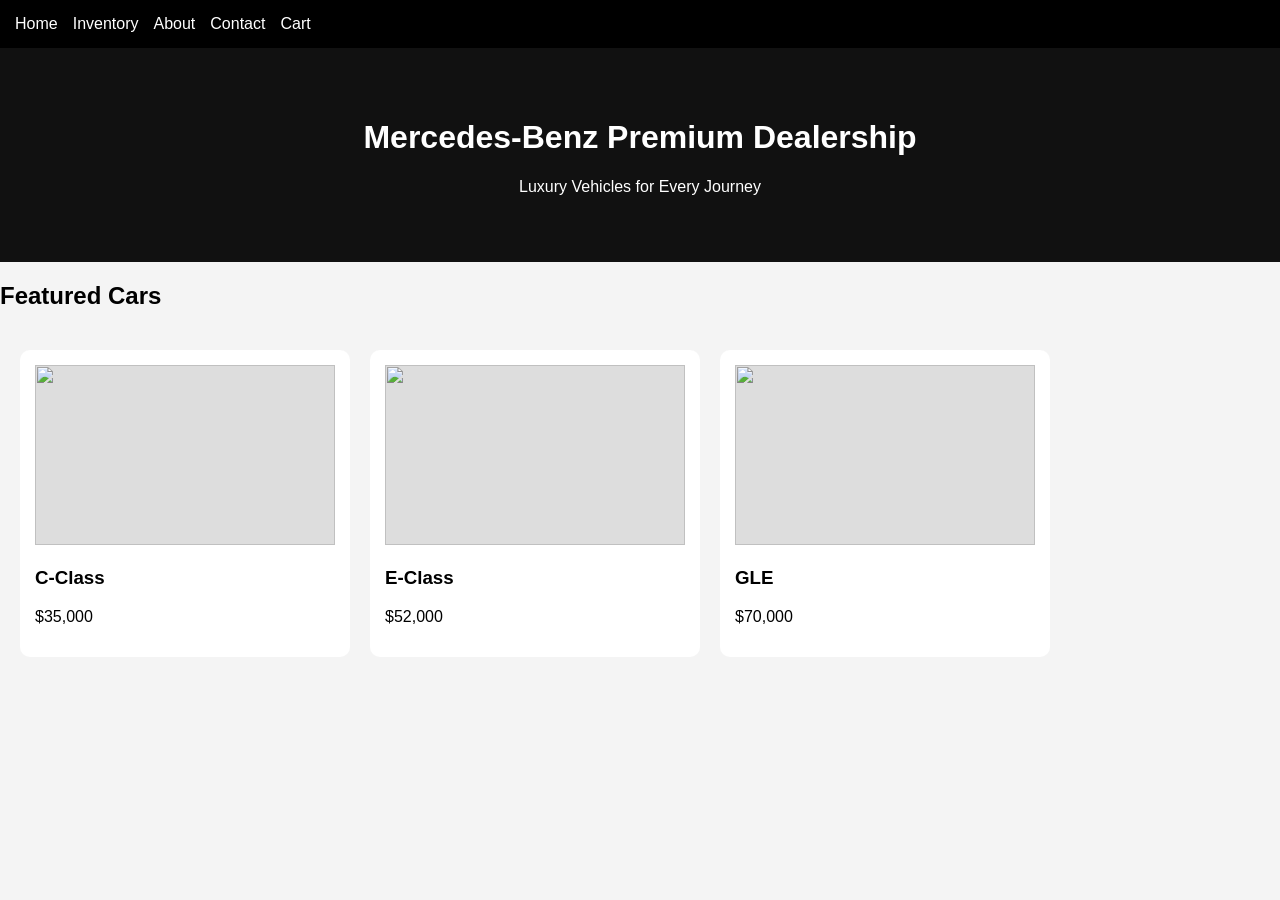
==== index.html @ e77ebc86 "Add files via upload" ====
<!DOCTYPE html><html><head><title>Mercedes Dealership</title><link rel='stylesheet' href='style.css'></head><body>
<nav><a href='index.html'>Home</a><a href='inventory.html'>Inventory</a><a href='about.html'>About</a><a href='contact.html'>Contact</a><a href='cart.html'>Cart</a></nav>
<header><h1>Mercedes-Benz Premium Dealership</h1><p>Luxury Vehicles for Every Journey</p></header>
<section><h2>Featured Cars</h2><div class='grid'>
<div class='card'><img src='images/car1.jpg'><h3>C-Class</h3><p>$35,000</p></div>
<div class='card'><img src='images/car2.jpg'><h3>E-Class</h3><p>$52,000</p></div>
<div class='card'><img src='images/car3.jpg'><h3>GLE</h3><p>$70,000</p></div>
</div></section></body></html>
---- style.css ----
body{font-family:Arial;margin:0;background:#f4f4f4}nav{background:#000;padding:15px}nav a{color:#fff;margin-right:15px;text-decoration:none}header{background:#111;color:#fff;padding:50px;text-align:center}.grid{display:flex;gap:20px;flex-wrap:wrap;padding:20px}.card{background:#fff;padding:15px;border-radius:10px;width:300px}.card img{width:100%;height:180px;background:#ddd}button{padding:10px 15px;background:#000;color:#fff;border:none}
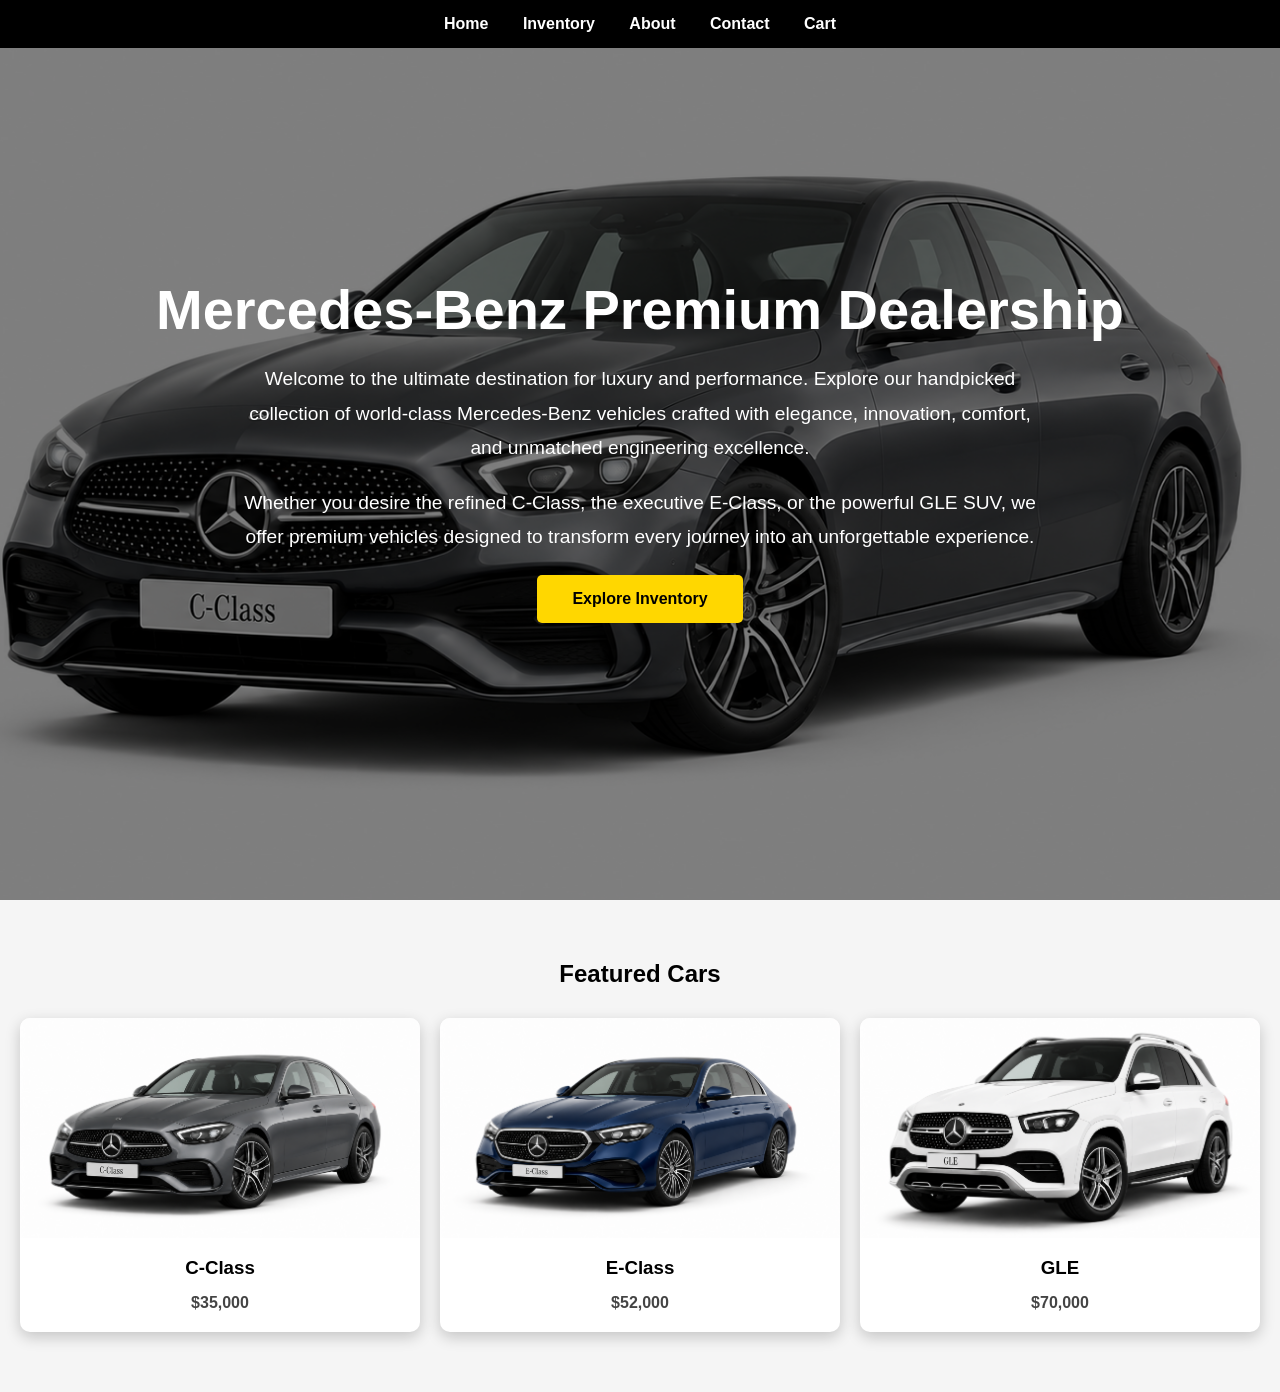
==== commit b446350b: "Update index.html" ====
--- a/index.html
+++ b/index.html
@@ -1,8 +1,220 @@
-<!DOCTYPE html><html><head><title>Mercedes Dealership</title><link rel='stylesheet' href='style.css'></head><body>
-<nav><a href='index.html'>Home</a><a href='inventory.html'>Inventory</a><a href='about.html'>About</a><a href='contact.html'>Contact</a><a href='cart.html'>Cart</a></nav>
-<header><h1>Mercedes-Benz Premium Dealership</h1><p>Luxury Vehicles for Every Journey</p></header>
-<section><h2>Featured Cars</h2><div class='grid'>
-<div class='card'><img src='images/car1.jpg'><h3>C-Class</h3><p>$35,000</p></div>
-<div class='card'><img src='images/car2.jpg'><h3>E-Class</h3><p>$52,000</p></div>
-<div class='card'><img src='images/car3.jpg'><h3>GLE</h3><p>$70,000</p></div>
-</div></section></body></html>+<!DOCTYPE html>
+<html lang="en">
+<head>
+<meta charset="UTF-8">
+<meta name="viewport" content="width=device-width, initial-scale=1.0">
+<title>Mercedes-Benz Premium Dealership</title>
+
+<style>
+*{
+    margin:0;
+    padding:0;
+    box-sizing:border-box;
+    font-family:Arial, sans-serif;
+}
+
+body{
+    background:#f5f5f5;
+}
+
+nav{
+    background:#000;
+    padding:15px;
+    text-align:center;
+    position:fixed;
+    width:100%;
+    top:0;
+    z-index:1000;
+}
+
+nav a{
+    color:white;
+    text-decoration:none;
+    margin:0 15px;
+    font-weight:bold;
+}
+
+nav a:hover{
+    color:gold;
+}
+
+.hero{
+    position:relative;
+    height:100vh;
+    overflow:hidden;
+}
+
+.slider{
+    position:absolute;
+    width:100%;
+    height:100%;
+}
+
+.slide{
+    position:absolute;
+    width:100%;
+    height:100%;
+    object-fit:cover;
+    opacity:0;
+    transition:opacity 1s ease-in-out;
+}
+
+.slide.active{
+    opacity:1;
+}
+
+.hero-content{
+    position:relative;
+    z-index:2;
+    height:100%;
+    background:rgba(0,0,0,0.5);
+    color:white;
+    display:flex;
+    flex-direction:column;
+    justify-content:center;
+    align-items:center;
+    text-align:center;
+    padding:20px;
+}
+
+.hero-content h1{
+    font-size:3.5rem;
+    margin-bottom:20px;
+}
+
+.hero-content p{
+    max-width:800px;
+    font-size:1.2rem;
+    line-height:1.8;
+    margin-bottom:20px;
+}
+
+.btn{
+    background:gold;
+    color:black;
+    padding:15px 35px;
+    text-decoration:none;
+    font-weight:bold;
+    border-radius:5px;
+}
+
+.btn:hover{
+    background:white;
+}
+
+section{
+    padding:60px 20px;
+    text-align:center;
+}
+
+.grid{
+    display:grid;
+    grid-template-columns:repeat(auto-fit,minmax(250px,1fr));
+    gap:20px;
+    margin-top:30px;
+}
+
+.card{
+    background:white;
+    border-radius:10px;
+    overflow:hidden;
+    box-shadow:0 5px 15px rgba(0,0,0,0.2);
+}
+
+.card img{
+    width:100%;
+    height:220px;
+    object-fit:cover;
+}
+
+.card h3{
+    margin:15px 0;
+}
+
+.card p{
+    color:#444;
+    margin-bottom:20px;
+    font-weight:bold;
+}
+</style>
+</head>
+
+<body>
+
+<nav>
+    <a href="index.html">Home</a>
+    <a href="inventory.html">Inventory</a>
+    <a href="about.html">About</a>
+    <a href="contact.html">Contact</a>
+    <a href="cart.html">Cart</a>
+</nav>
+
+<header class="hero">
+
+    <div class="slider">
+        <img src="images/car1.jpg" class="slide active">
+        <img src="images/car2.jpg" class="slide">
+        <img src="images/car3.jpg" class="slide">
+        <img src="images/car4.jpg" class="slide">
+    </div>
+
+    <div class="hero-content">
+        <h1>Mercedes-Benz Premium Dealership</h1>
+
+        <p>
+            Welcome to the ultimate destination for luxury and performance.
+            Explore our handpicked collection of world-class Mercedes-Benz
+            vehicles crafted with elegance, innovation, comfort, and unmatched
+            engineering excellence.
+        </p>
+
+        <p>
+            Whether you desire the refined C-Class, the executive E-Class,
+            or the powerful GLE SUV, we offer premium vehicles designed to
+            transform every journey into an unforgettable experience.
+        </p>
+
+        <a href="inventory.html" class="btn">Explore Inventory</a>
+    </div>
+
+</header>
+
+<section>
+    <h2>Featured Cars</h2>
+
+    <div class="grid">
+
+        <div class="card">
+            <img src="images/car1.jpg">
+            <h3>C-Class</h3>
+            <p>$35,000</p>
+        </div>
+
+        <div class="card">
+            <img src="images/car2.jpg">
+            <h3>E-Class</h3>
+            <p>$52,000</p>
+        </div>
+
+        <div class="card">
+            <img src="images/car3.jpg">
+            <h3>GLE</h3>
+            <p>$70,000</p>
+        </div>
+
+    </div>
+</section>
+
+<script>
+let slides = document.querySelectorAll('.slide');
+let current = 0;
+
+setInterval(() => {
+    slides[current].classList.remove('active');
+    current = (current + 1) % slides.length;
+    slides[current].classList.add('active');
+}, 3000);
+</script>
+
+</body>
+</html>
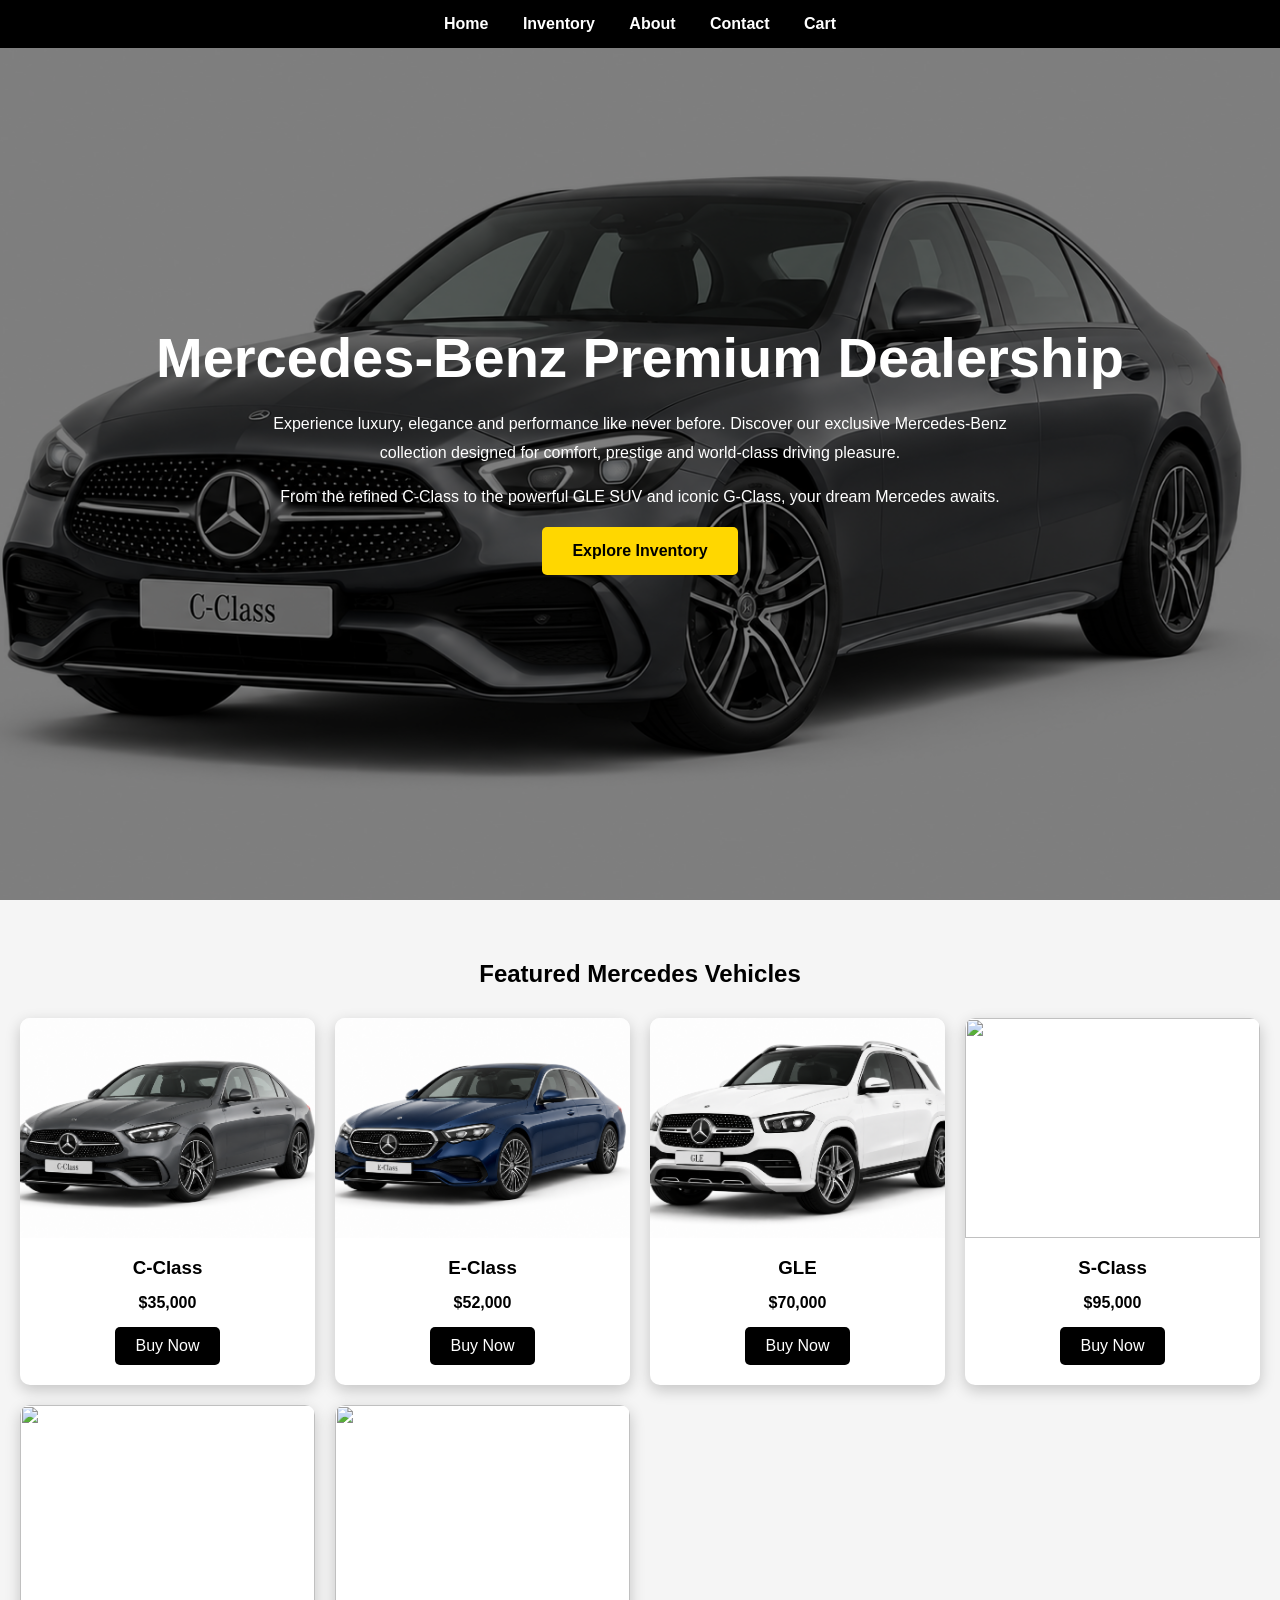
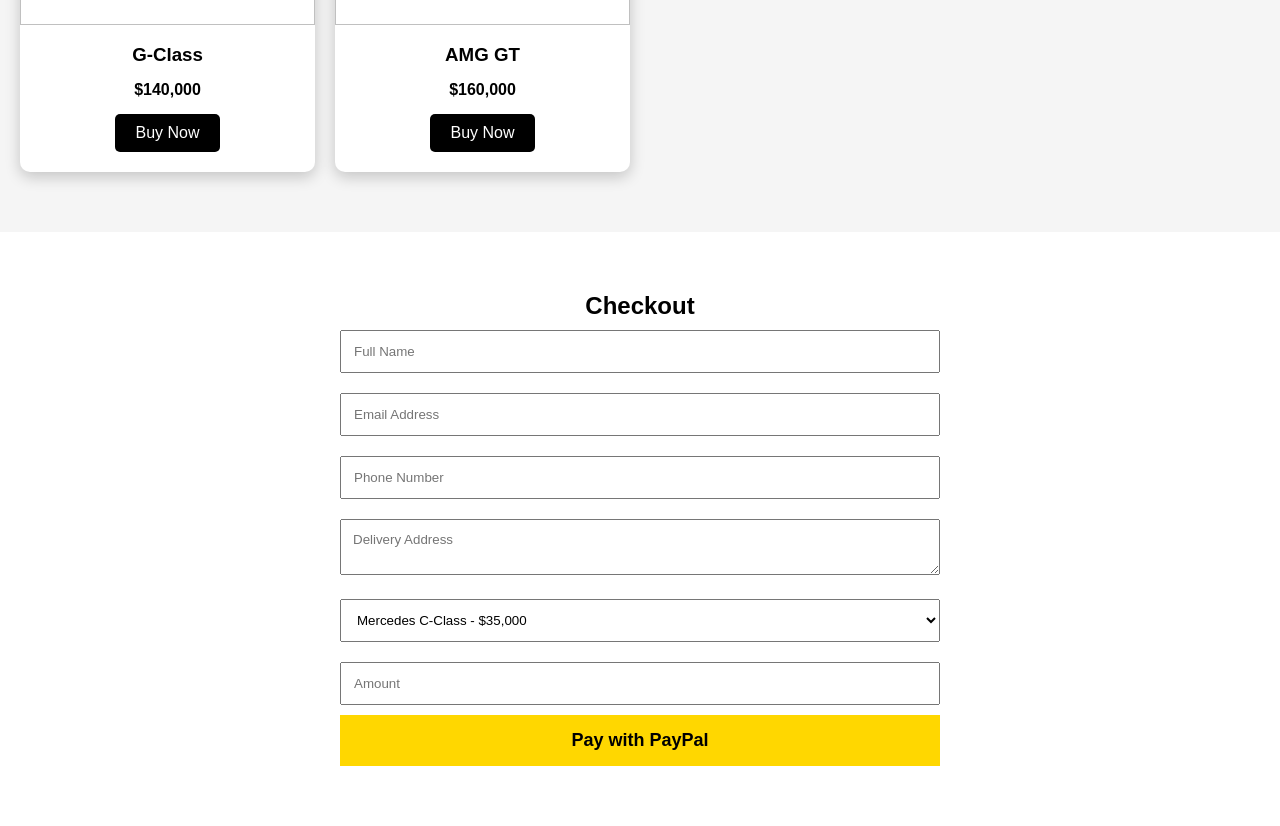
==== commit 94fcf204: "Update index.html" ====
--- a/index.html
+++ b/index.html
@@ -10,7 +10,7 @@
     margin:0;
     padding:0;
     box-sizing:border-box;
-    font-family:Arial, sans-serif;
+    font-family:Arial,sans-serif;
 }
 
 body{
@@ -28,7 +28,7 @@
 }
 
 nav a{
-    color:white;
+    color:#fff;
     text-decoration:none;
     margin:0 15px;
     font-weight:bold;
@@ -56,7 +56,7 @@
     height:100%;
     object-fit:cover;
     opacity:0;
-    transition:opacity 1s ease-in-out;
+    transition:1s;
 }
 
 .slide.active{
@@ -67,7 +67,7 @@
     position:relative;
     z-index:2;
     height:100%;
-    background:rgba(0,0,0,0.5);
+    background:rgba(0,0,0,.5);
     color:white;
     display:flex;
     flex-direction:column;
@@ -84,22 +84,17 @@
 
 .hero-content p{
     max-width:800px;
-    font-size:1.2rem;
     line-height:1.8;
-    margin-bottom:20px;
+    margin-bottom:15px;
 }
 
 .btn{
     background:gold;
     color:black;
-    padding:15px 35px;
+    padding:15px 30px;
     text-decoration:none;
+    border-radius:5px;
     font-weight:bold;
-    border-radius:5px;
-}
-
-.btn:hover{
-    background:white;
 }
 
 section{
@@ -118,7 +113,7 @@
     background:white;
     border-radius:10px;
     overflow:hidden;
-    box-shadow:0 5px 15px rgba(0,0,0,0.2);
+    box-shadow:0 5px 15px rgba(0,0,0,.2);
 }
 
 .card img{
@@ -132,9 +127,44 @@
 }
 
 .card p{
-    color:#444;
+    margin-bottom:15px;
+    font-weight:bold;
+}
+
+.buy-btn{
+    display:inline-block;
+    background:black;
+    color:white;
+    padding:10px 20px;
+    text-decoration:none;
+    border-radius:5px;
     margin-bottom:20px;
+}
+
+.checkout{
+    background:white;
+}
+
+form{
+    max-width:600px;
+    margin:auto;
+}
+
+input, textarea, select{
+    width:100%;
+    padding:12px;
+    margin:10px 0;
+}
+
+.pay-btn{
+    background:gold;
+    color:black;
+    border:none;
+    padding:15px;
+    width:100%;
+    font-size:18px;
     font-weight:bold;
+    cursor:pointer;
 }
 </style>
 </head>
@@ -142,45 +172,45 @@
 <body>
 
 <nav>
-    <a href="index.html">Home</a>
-    <a href="inventory.html">Inventory</a>
-    <a href="about.html">About</a>
-    <a href="contact.html">Contact</a>
-    <a href="cart.html">Cart</a>
+    <a href="#">Home</a>
+    <a href="#">Inventory</a>
+    <a href="#">About</a>
+    <a href="#">Contact</a>
+    <a href="#">Cart</a>
 </nav>
 
 <header class="hero">
 
-    <div class="slider">
-        <img src="images/car1.jpg" class="slide active">
-        <img src="images/car2.jpg" class="slide">
-        <img src="images/car3.jpg" class="slide">
-        <img src="images/car4.jpg" class="slide">
-    </div>
-
-    <div class="hero-content">
-        <h1>Mercedes-Benz Premium Dealership</h1>
-
-        <p>
-            Welcome to the ultimate destination for luxury and performance.
-            Explore our handpicked collection of world-class Mercedes-Benz
-            vehicles crafted with elegance, innovation, comfort, and unmatched
-            engineering excellence.
-        </p>
-
-        <p>
-            Whether you desire the refined C-Class, the executive E-Class,
-            or the powerful GLE SUV, we offer premium vehicles designed to
-            transform every journey into an unforgettable experience.
-        </p>
-
-        <a href="inventory.html" class="btn">Explore Inventory</a>
-    </div>
+<div class="slider">
+    <img src="images/car1.jpg" class="slide active">
+    <img src="images/car2.jpg" class="slide">
+    <img src="images/car3.jpg" class="slide">
+    <img src="images/car4.jpg" class="slide">
+    <img src="images/car5.jpg" class="slide">
+    <img src="images/car6.jpg" class="slide">
+</div>
+
+<div class="hero-content">
+    <h1>Mercedes-Benz Premium Dealership</h1>
+
+    <p>
+        Experience luxury, elegance and performance like never before.
+        Discover our exclusive Mercedes-Benz collection designed for
+        comfort, prestige and world-class driving pleasure.
+    </p>
+
+    <p>
+        From the refined C-Class to the powerful GLE SUV and iconic
+        G-Class, your dream Mercedes awaits.
+    </p>
+
+    <a href="#cars" class="btn">Explore Inventory</a>
+</div>
 
 </header>
 
-<section>
-    <h2>Featured Cars</h2>
+<section id="cars">
+    <h2>Featured Mercedes Vehicles</h2>
 
     <div class="grid">
 
@@ -188,32 +218,91 @@
             <img src="images/car1.jpg">
             <h3>C-Class</h3>
             <p>$35,000</p>
+            <a href="#checkout" class="buy-btn">Buy Now</a>
         </div>
 
         <div class="card">
             <img src="images/car2.jpg">
             <h3>E-Class</h3>
             <p>$52,000</p>
+            <a href="#checkout" class="buy-btn">Buy Now</a>
         </div>
 
         <div class="card">
             <img src="images/car3.jpg">
             <h3>GLE</h3>
             <p>$70,000</p>
+            <a href="#checkout" class="buy-btn">Buy Now</a>
+        </div>
+
+        <div class="card">
+            <img src="images/car4.jpg">
+            <h3>S-Class</h3>
+            <p>$95,000</p>
+            <a href="#checkout" class="buy-btn">Buy Now</a>
+        </div>
+
+        <div class="card">
+            <img src="images/car5.jpg">
+            <h3>G-Class</h3>
+            <p>$140,000</p>
+            <a href="#checkout" class="buy-btn">Buy Now</a>
+        </div>
+
+        <div class="card">
+            <img src="images/car6.jpg">
+            <h3>AMG GT</h3>
+            <p>$160,000</p>
+            <a href="#checkout" class="buy-btn">Buy Now</a>
         </div>
 
     </div>
 </section>
 
+<section id="checkout" class="checkout">
+    <h2>Checkout</h2>
+
+    <form action="https://www.paypal.com/cgi-bin/webscr" method="post">
+
+        <input type="hidden" name="cmd" value="_xclick">
+        <input type="hidden" name="business" value="ghereyoma@gmail.com">
+        <input type="hidden" name="currency_code" value="USD">
+
+        <input type="text" name="customer_name" placeholder="Full Name" required>
+
+        <input type="email" name="customer_email" placeholder="Email Address" required>
+
+        <input type="tel" name="phone" placeholder="Phone Number" required>
+
+        <textarea name="address" placeholder="Delivery Address"></textarea>
+
+        <select name="item_name">
+            <option>Mercedes C-Class - $35,000</option>
+            <option>Mercedes E-Class - $52,000</option>
+            <option>Mercedes GLE - $70,000</option>
+            <option>Mercedes S-Class - $95,000</option>
+            <option>Mercedes G-Class - $140,000</option>
+            <option>Mercedes AMG GT - $160,000</option>
+        </select>
+
+        <input type="number" name="amount" placeholder="Amount">
+
+        <button type="submit" class="pay-btn">
+            Pay with PayPal
+        </button>
+
+    </form>
+</section>
+
 <script>
-let slides = document.querySelectorAll('.slide');
-let current = 0;
-
-setInterval(() => {
-    slides[current].classList.remove('active');
-    current = (current + 1) % slides.length;
-    slides[current].classList.add('active');
-}, 3000);
+let slides=document.querySelectorAll('.slide');
+let current=0;
+
+setInterval(()=>{
+slides[current].classList.remove('active');
+current=(current+1)%slides.length;
+slides[current].classList.add('active');
+},3000);
 </script>
 
 </body>
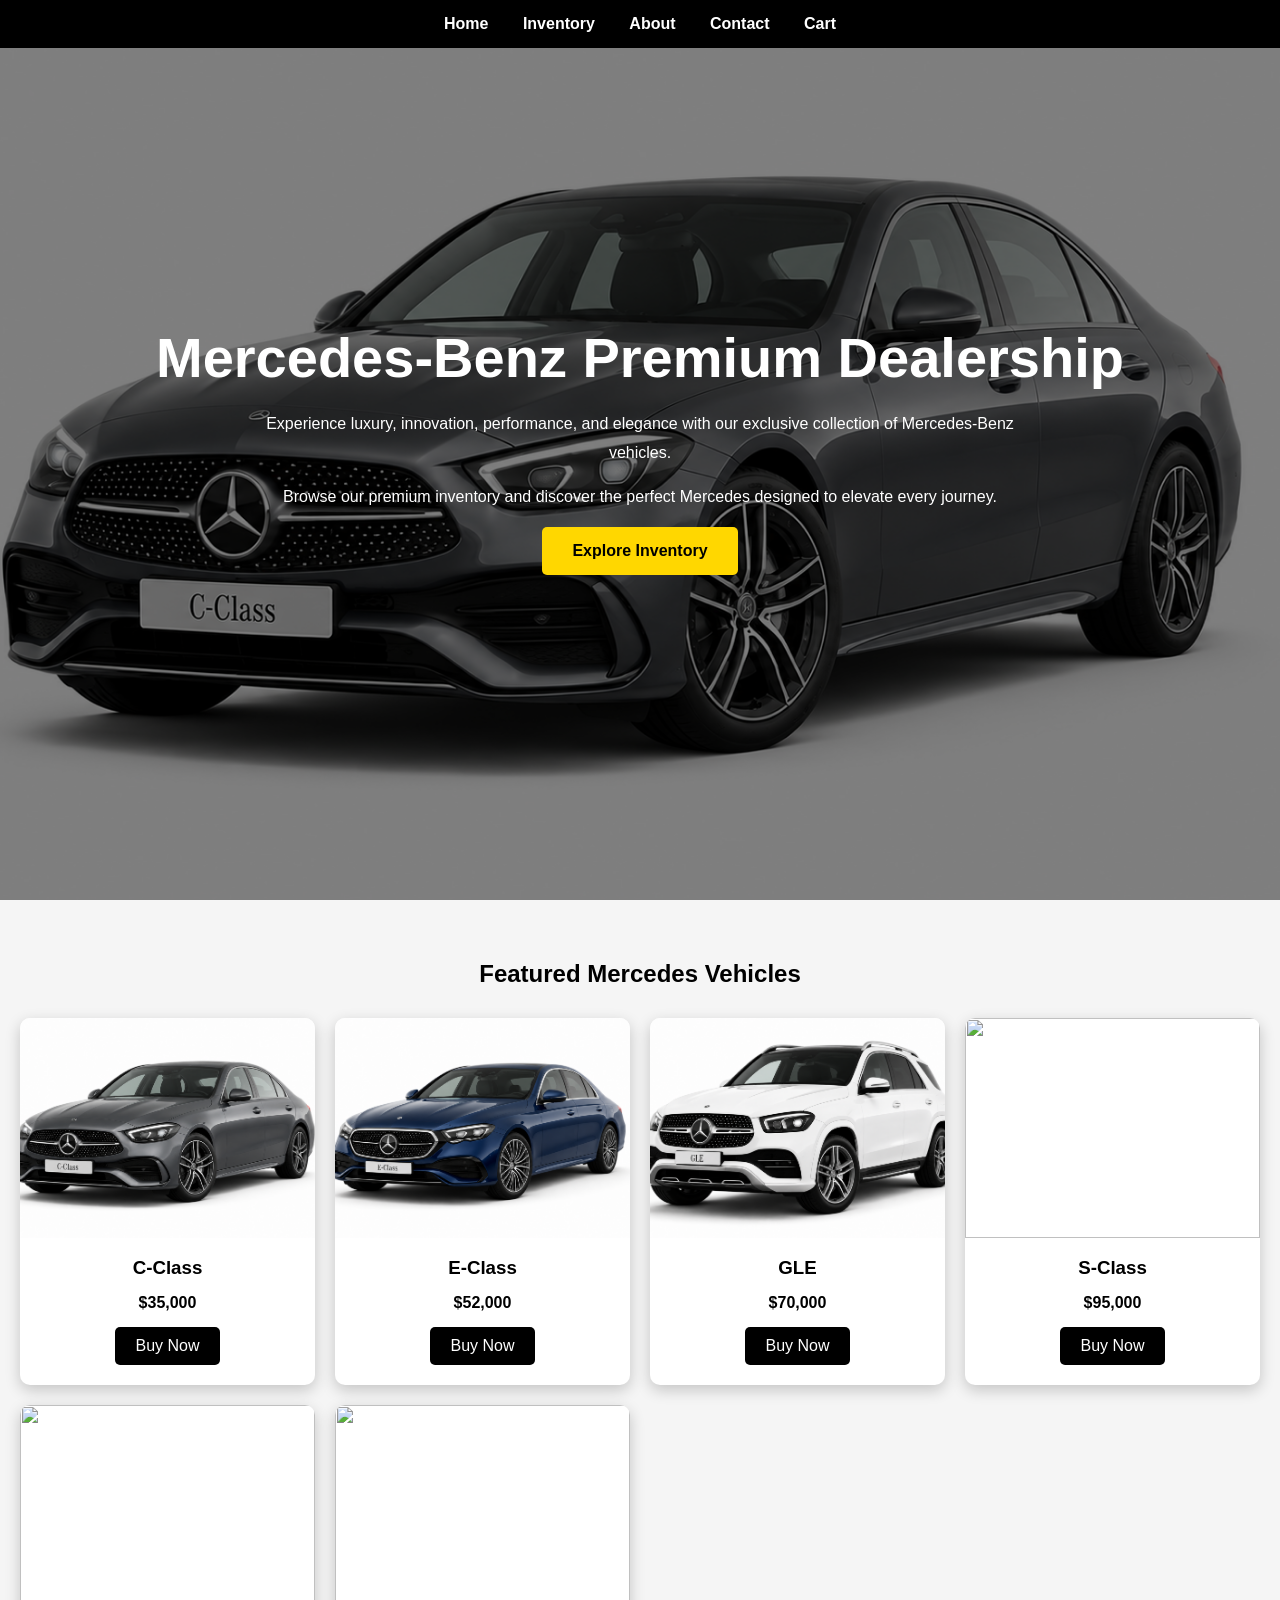
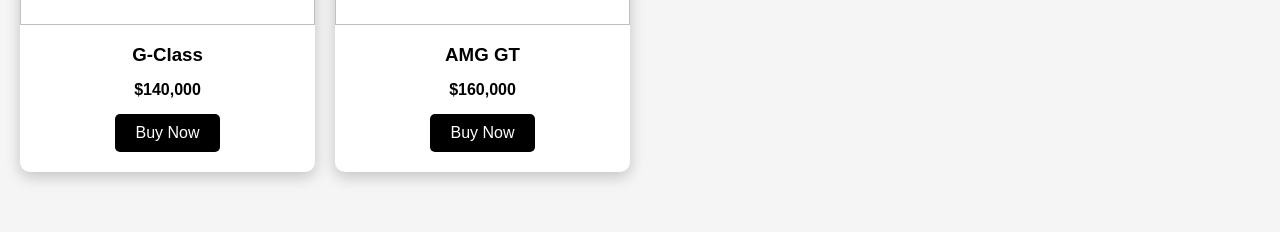
==== commit fdbe87c5: "Update index.html" ====
--- a/index.html
+++ b/index.html
@@ -28,7 +28,7 @@
 }
 
 nav a{
-    color:#fff;
+    color:white;
     text-decoration:none;
     margin:0 15px;
     font-weight:bold;
@@ -141,30 +141,9 @@
     margin-bottom:20px;
 }
 
-.checkout{
-    background:white;
-}
-
-form{
-    max-width:600px;
-    margin:auto;
-}
-
-input, textarea, select{
-    width:100%;
-    padding:12px;
-    margin:10px 0;
-}
-
-.pay-btn{
+.buy-btn:hover{
     background:gold;
     color:black;
-    border:none;
-    padding:15px;
-    width:100%;
-    font-size:18px;
-    font-weight:bold;
-    cursor:pointer;
 }
 </style>
 </head>
@@ -172,11 +151,11 @@
 <body>
 
 <nav>
-    <a href="#">Home</a>
-    <a href="#">Inventory</a>
-    <a href="#">About</a>
-    <a href="#">Contact</a>
-    <a href="#">Cart</a>
+    <a href="index.html">Home</a>
+    <a href="inventory.html">Inventory</a>
+    <a href="about.html">About</a>
+    <a href="contact.html">Contact</a>
+    <a href="cart.html">Cart</a>
 </nav>
 
 <header class="hero">
@@ -194,14 +173,13 @@
     <h1>Mercedes-Benz Premium Dealership</h1>
 
     <p>
-        Experience luxury, elegance and performance like never before.
-        Discover our exclusive Mercedes-Benz collection designed for
-        comfort, prestige and world-class driving pleasure.
+        Experience luxury, innovation, performance, and elegance with our
+        exclusive collection of Mercedes-Benz vehicles.
     </p>
 
     <p>
-        From the refined C-Class to the powerful GLE SUV and iconic
-        G-Class, your dream Mercedes awaits.
+        Browse our premium inventory and discover the perfect Mercedes
+        designed to elevate every journey.
     </p>
 
     <a href="#cars" class="btn">Explore Inventory</a>
@@ -218,80 +196,45 @@
             <img src="images/car1.jpg">
             <h3>C-Class</h3>
             <p>$35,000</p>
-            <a href="#checkout" class="buy-btn">Buy Now</a>
+            <a href="cart.html" class="buy-btn">Buy Now</a>
         </div>
 
         <div class="card">
             <img src="images/car2.jpg">
             <h3>E-Class</h3>
             <p>$52,000</p>
-            <a href="#checkout" class="buy-btn">Buy Now</a>
+            <a href="cart.html" class="buy-btn">Buy Now</a>
         </div>
 
         <div class="card">
             <img src="images/car3.jpg">
             <h3>GLE</h3>
             <p>$70,000</p>
-            <a href="#checkout" class="buy-btn">Buy Now</a>
+            <a href="cart.html" class="buy-btn">Buy Now</a>
         </div>
 
         <div class="card">
             <img src="images/car4.jpg">
             <h3>S-Class</h3>
             <p>$95,000</p>
-            <a href="#checkout" class="buy-btn">Buy Now</a>
+            <a href="cart.html" class="buy-btn">Buy Now</a>
         </div>
 
         <div class="card">
             <img src="images/car5.jpg">
             <h3>G-Class</h3>
             <p>$140,000</p>
-            <a href="#checkout" class="buy-btn">Buy Now</a>
+            <a href="cart.html" class="buy-btn">Buy Now</a>
         </div>
 
         <div class="card">
             <img src="images/car6.jpg">
             <h3>AMG GT</h3>
             <p>$160,000</p>
-            <a href="#checkout" class="buy-btn">Buy Now</a>
+            <a href="cart.html" class="buy-btn">Buy Now</a>
         </div>
 
     </div>
-</section>
-
-<section id="checkout" class="checkout">
-    <h2>Checkout</h2>
-
-    <form action="https://www.paypal.com/cgi-bin/webscr" method="post">
-
-        <input type="hidden" name="cmd" value="_xclick">
-        <input type="hidden" name="business" value="ghereyoma@gmail.com">
-        <input type="hidden" name="currency_code" value="USD">
-
-        <input type="text" name="customer_name" placeholder="Full Name" required>
-
-        <input type="email" name="customer_email" placeholder="Email Address" required>
-
-        <input type="tel" name="phone" placeholder="Phone Number" required>
-
-        <textarea name="address" placeholder="Delivery Address"></textarea>
-
-        <select name="item_name">
-            <option>Mercedes C-Class - $35,000</option>
-            <option>Mercedes E-Class - $52,000</option>
-            <option>Mercedes GLE - $70,000</option>
-            <option>Mercedes S-Class - $95,000</option>
-            <option>Mercedes G-Class - $140,000</option>
-            <option>Mercedes AMG GT - $160,000</option>
-        </select>
-
-        <input type="number" name="amount" placeholder="Amount">
-
-        <button type="submit" class="pay-btn">
-            Pay with PayPal
-        </button>
-
-    </form>
 </section>
 
 <script>
@@ -299,9 +242,9 @@
 let current=0;
 
 setInterval(()=>{
-slides[current].classList.remove('active');
-current=(current+1)%slides.length;
-slides[current].classList.add('active');
+    slides[current].classList.remove('active');
+    current=(current+1)%slides.length;
+    slides[current].classList.add('active');
 },3000);
 </script>
 
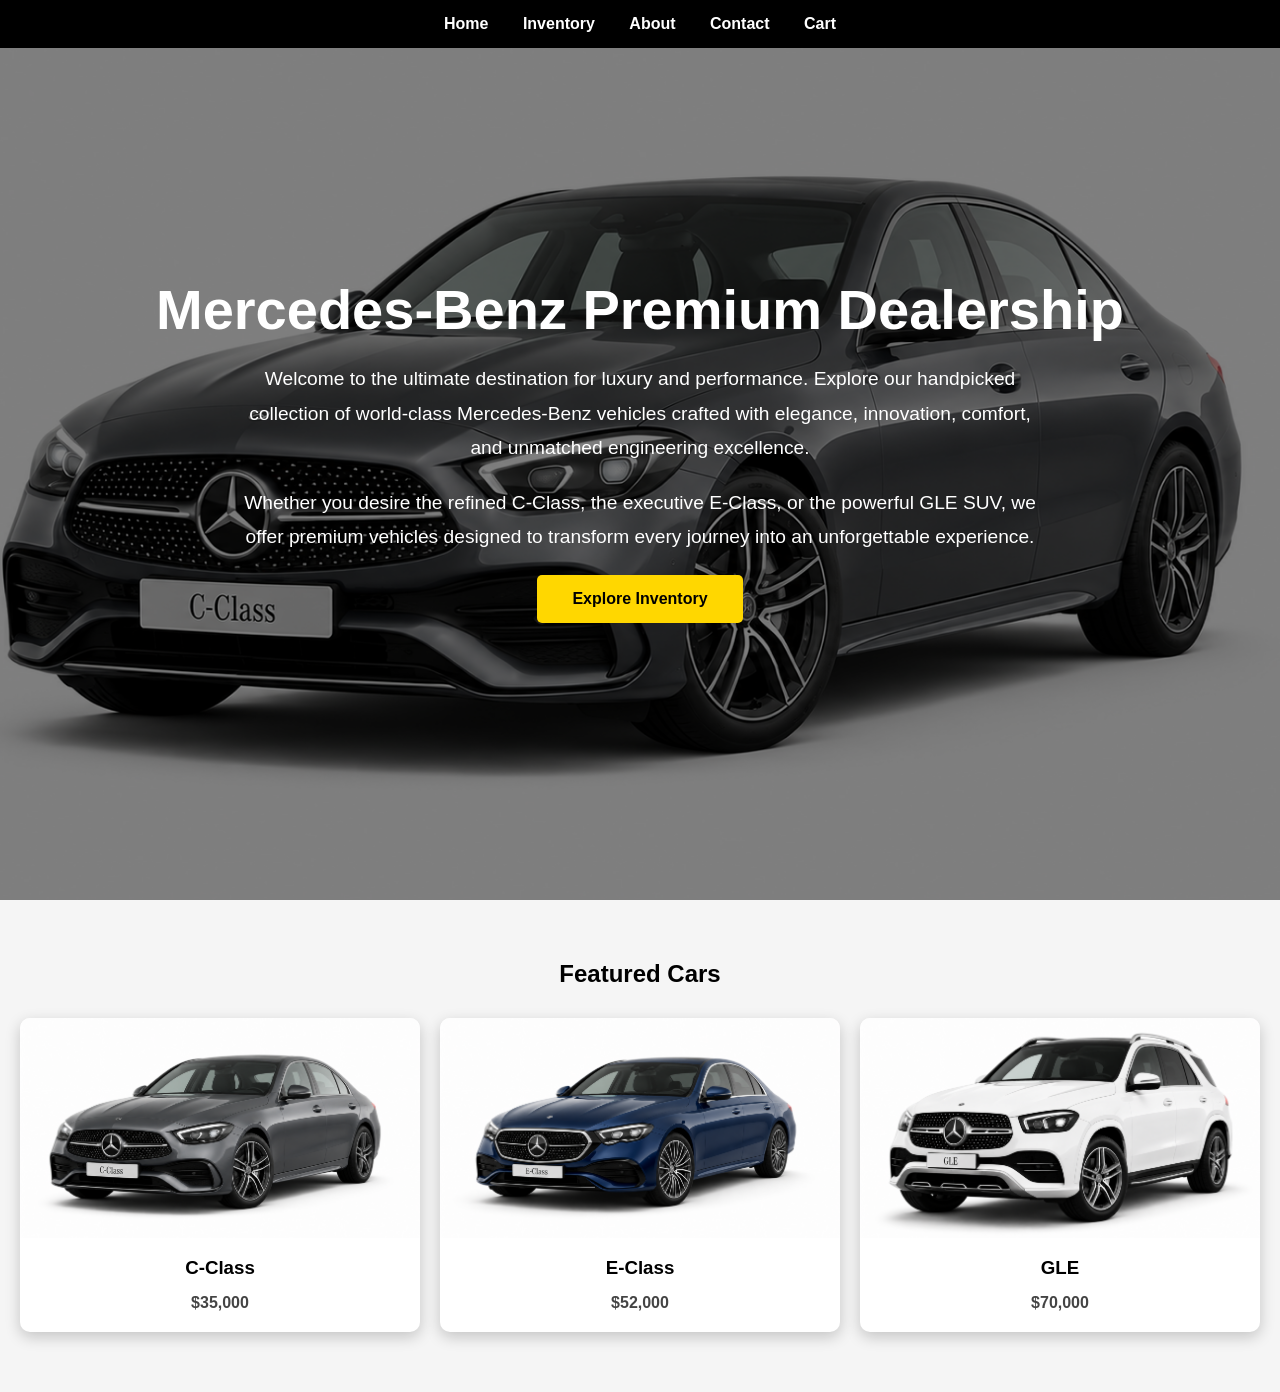
==== commit 202d1e30: "Update index.html" ====
--- a/index.html
+++ b/index.html
@@ -10,7 +10,7 @@
     margin:0;
     padding:0;
     box-sizing:border-box;
-    font-family:Arial,sans-serif;
+    font-family:Arial, sans-serif;
 }
 
 body{
@@ -56,7 +56,7 @@
     height:100%;
     object-fit:cover;
     opacity:0;
-    transition:1s;
+    transition:opacity 1s ease-in-out;
 }
 
 .slide.active{
@@ -67,7 +67,7 @@
     position:relative;
     z-index:2;
     height:100%;
-    background:rgba(0,0,0,.5);
+    background:rgba(0,0,0,0.5);
     color:white;
     display:flex;
     flex-direction:column;
@@ -84,17 +84,22 @@
 
 .hero-content p{
     max-width:800px;
+    font-size:1.2rem;
     line-height:1.8;
-    margin-bottom:15px;
+    margin-bottom:20px;
 }
 
 .btn{
     background:gold;
     color:black;
-    padding:15px 30px;
+    padding:15px 35px;
     text-decoration:none;
+    font-weight:bold;
     border-radius:5px;
-    font-weight:bold;
+}
+
+.btn:hover{
+    background:white;
 }
 
 section{
@@ -113,7 +118,7 @@
     background:white;
     border-radius:10px;
     overflow:hidden;
-    box-shadow:0 5px 15px rgba(0,0,0,.2);
+    box-shadow:0 5px 15px rgba(0,0,0,0.2);
 }
 
 .card img{
@@ -127,23 +132,9 @@
 }
 
 .card p{
-    margin-bottom:15px;
+    color:#444;
+    margin-bottom:20px;
     font-weight:bold;
-}
-
-.buy-btn{
-    display:inline-block;
-    background:black;
-    color:white;
-    padding:10px 20px;
-    text-decoration:none;
-    border-radius:5px;
-    margin-bottom:20px;
-}
-
-.buy-btn:hover{
-    background:gold;
-    color:black;
 }
 </style>
 </head>
@@ -160,35 +151,36 @@
 
 <header class="hero">
 
-<div class="slider">
-    <img src="images/car1.jpg" class="slide active">
-    <img src="images/car2.jpg" class="slide">
-    <img src="images/car3.jpg" class="slide">
-    <img src="images/car4.jpg" class="slide">
-    <img src="images/car5.jpg" class="slide">
-    <img src="images/car6.jpg" class="slide">
-</div>
-
-<div class="hero-content">
-    <h1>Mercedes-Benz Premium Dealership</h1>
-
-    <p>
-        Experience luxury, innovation, performance, and elegance with our
-        exclusive collection of Mercedes-Benz vehicles.
-    </p>
-
-    <p>
-        Browse our premium inventory and discover the perfect Mercedes
-        designed to elevate every journey.
-    </p>
-
-    <a href="#cars" class="btn">Explore Inventory</a>
-</div>
+    <div class="slider">
+        <img src="images/car1.jpg" class="slide active">
+        <img src="images/car2.jpg" class="slide">
+        <img src="images/car3.jpg" class="slide">
+        <img src="images/car4.jpg" class="slide">
+    </div>
+
+    <div class="hero-content">
+        <h1>Mercedes-Benz Premium Dealership</h1>
+
+        <p>
+            Welcome to the ultimate destination for luxury and performance.
+            Explore our handpicked collection of world-class Mercedes-Benz
+            vehicles crafted with elegance, innovation, comfort, and unmatched
+            engineering excellence.
+        </p>
+
+        <p>
+            Whether you desire the refined C-Class, the executive E-Class,
+            or the powerful GLE SUV, we offer premium vehicles designed to
+            transform every journey into an unforgettable experience.
+        </p>
+
+        <a href="inventory.html" class="btn">Explore Inventory</a>
+    </div>
 
 </header>
 
-<section id="cars">
-    <h2>Featured Mercedes Vehicles</h2>
+<section>
+    <h2>Featured Cars</h2>
 
     <div class="grid">
 
@@ -196,56 +188,32 @@
             <img src="images/car1.jpg">
             <h3>C-Class</h3>
             <p>$35,000</p>
-            <a href="cart.html" class="buy-btn">Buy Now</a>
         </div>
 
         <div class="card">
             <img src="images/car2.jpg">
             <h3>E-Class</h3>
             <p>$52,000</p>
-            <a href="cart.html" class="buy-btn">Buy Now</a>
         </div>
 
         <div class="card">
             <img src="images/car3.jpg">
             <h3>GLE</h3>
             <p>$70,000</p>
-            <a href="cart.html" class="buy-btn">Buy Now</a>
-        </div>
-
-        <div class="card">
-            <img src="images/car4.jpg">
-            <h3>S-Class</h3>
-            <p>$95,000</p>
-            <a href="cart.html" class="buy-btn">Buy Now</a>
-        </div>
-
-        <div class="card">
-            <img src="images/car5.jpg">
-            <h3>G-Class</h3>
-            <p>$140,000</p>
-            <a href="cart.html" class="buy-btn">Buy Now</a>
-        </div>
-
-        <div class="card">
-            <img src="images/car6.jpg">
-            <h3>AMG GT</h3>
-            <p>$160,000</p>
-            <a href="cart.html" class="buy-btn">Buy Now</a>
         </div>
 
     </div>
 </section>
 
 <script>
-let slides=document.querySelectorAll('.slide');
-let current=0;
-
-setInterval(()=>{
+let slides = document.querySelectorAll('.slide');
+let current = 0;
+
+setInterval(() => {
     slides[current].classList.remove('active');
-    current=(current+1)%slides.length;
+    current = (current + 1) % slides.length;
     slides[current].classList.add('active');
-},3000);
+}, 3000);
 </script>
 
 </body>
